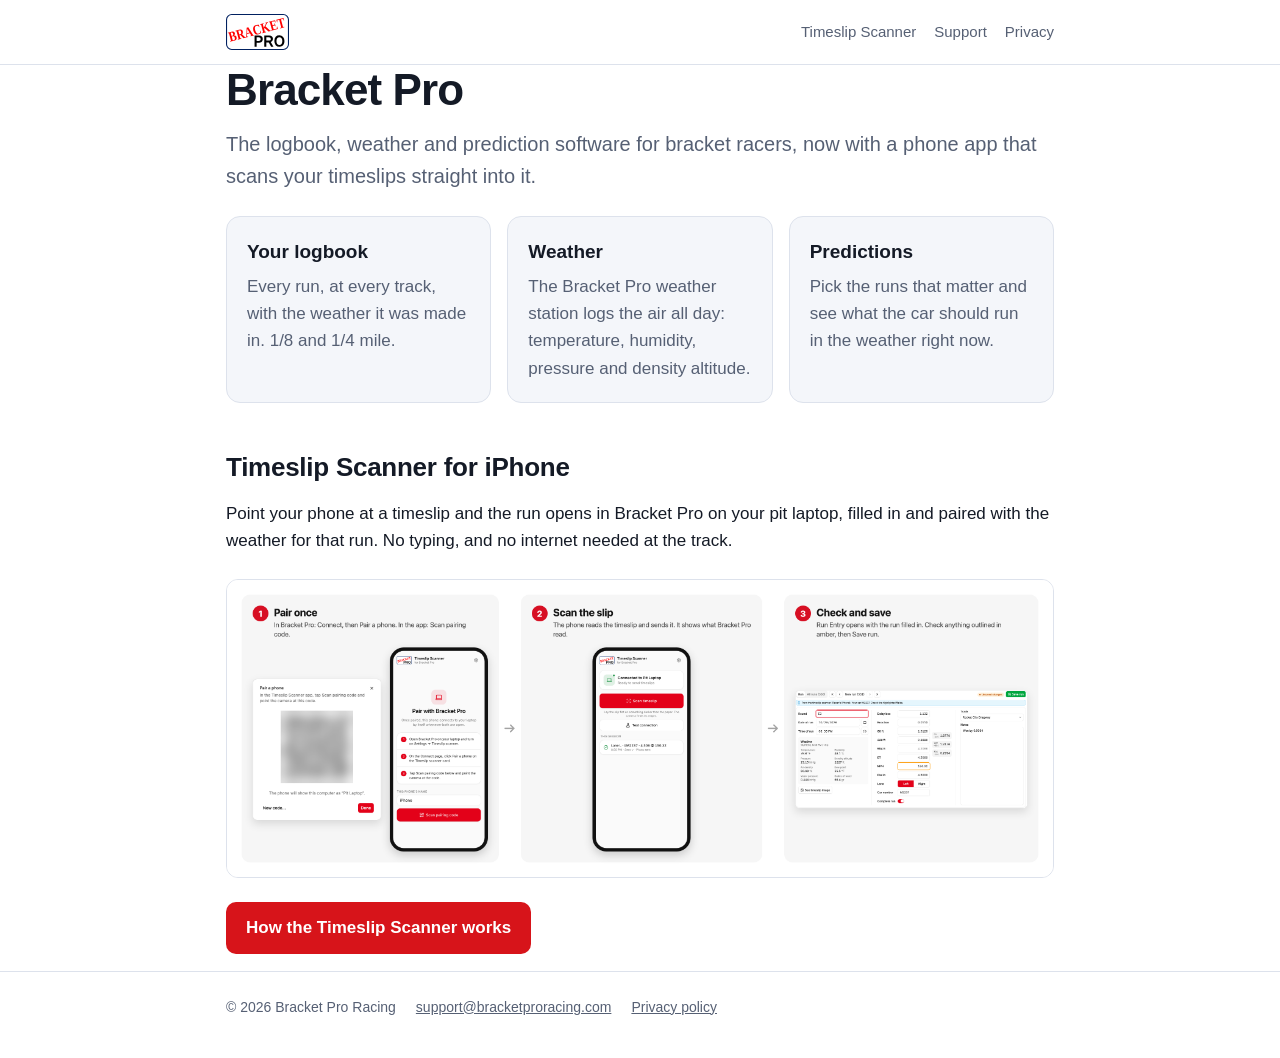
==== index.html @ 888a442c "bracketproracing.com: home, Timeslip Scanner, support and privacy pages Support and privacy URLs for" ====
<!doctype html>
<html lang="en">
<head>
  <meta charset="utf-8">
  <meta name="viewport" content="width=device-width, initial-scale=1">
  <title>Bracket Pro Racing</title>
  <meta name="description" content="Bracket Pro: the logbook, weather station and prediction software for bracket racers, and the Timeslip Scanner app for iPhone.">
  <link rel="icon" href="/images/favicon.png">
  <link rel="apple-touch-icon" href="/images/apple-touch-icon.png">
  <link rel="stylesheet" href="/style.css">
</head>
<body>
  <header class="site">
    <div class="wrap">
      <a class="brand" href="/"><img src="/images/logo.svg" alt="Bracket Pro"></a>
      <nav aria-label="Site">
        <a href="/scanner/">Timeslip Scanner</a>
        <a href="/support/">Support</a>
        <a href="/privacy/">Privacy</a>
      </nav>
    </div>
  </header>

  <main class="wrap">
    <h1>Bracket Pro</h1>
    <p class="lead">The logbook, weather and prediction software for bracket racers, now with a phone app that
      scans your timeslips straight into it.</p>

    <div class="cards">
      <div class="card">
        <h3>Your logbook</h3>
        <p>Every run, at every track, with the weather it was made in. 1/8 and 1/4 mile.</p>
      </div>
      <div class="card">
        <h3>Weather</h3>
        <p>The Bracket Pro weather station logs the air all day: temperature, humidity, pressure and density altitude.</p>
      </div>
      <div class="card">
        <h3>Predictions</h3>
        <p>Pick the runs that matter and see what the car should run in the weather right now.</p>
      </div>
    </div>

    <h2>Timeslip Scanner for iPhone</h2>
    <p>Point your phone at a timeslip and the run opens in Bracket Pro on your pit laptop, filled in and paired with
      the weather for that run. No typing, and no internet needed at the track.</p>
    <figure>
      <img src="/images/scanner-flow.png" alt="From phone to logbook: pair once, scan the slip, then check and save it in Run Entry" width="2710" height="977">
    </figure>
    <p><a class="button" href="/scanner/">How the Timeslip Scanner works</a></p>
  </main>

  <footer class="site">
    <div class="wrap">
      <span>© 2026 Bracket Pro Racing</span>
      <a href="mailto:support@bracketproracing.com">support@bracketproracing.com</a>
      <a href="/privacy/">Privacy policy</a>
    </div>
  </footer>
</body>
</html>
---- style.css ----
:root {
  --bg: #ffffff;
  --surface: #f4f6fa;
  --text: #141a26;
  --muted: #566074;
  --border: #dde2ec;
  --navy: #002060;
  --red: #d7141a;
  --link: #c0141a;
  color-scheme: light;
}
@media (prefers-color-scheme: dark) {
  :root {
    --bg: #0d111a;
    --surface: #161c29;
    --text: #e8ecf3;
    --muted: #9aa4b8;
    --border: #283146;
    --link: #ff5a5f;
    color-scheme: dark;
  }
}

* { box-sizing: border-box; }
html { -webkit-text-size-adjust: 100%; }
body {
  margin: 0;
  background: var(--bg);
  color: var(--text);
  font: 17px/1.6 -apple-system, BlinkMacSystemFont, "Segoe UI", Inter, Roboto, Helvetica, Arial, sans-serif;
}
a { color: var(--link); }
img { max-width: 100%; height: auto; }

.wrap { max-width: 860px; margin: 0 auto; padding: 0 16px; }

header.site {
  border-bottom: 1px solid var(--border);
  position: sticky; top: 0; z-index: 1;
  background: color-mix(in srgb, var(--bg) 92%, transparent);
  backdrop-filter: blur(8px);
}
header.site .wrap { display: flex; align-items: center; gap: 16px; min-height: 64px; flex-wrap: wrap; }
header.site .brand { display: flex; align-items: center; gap: 10px; text-decoration: none; color: var(--text); font-weight: 650; }
header.site .brand img { height: 36px; width: auto; }
header.site nav { margin-left: auto; display: flex; gap: 18px; flex-wrap: wrap; }
header.site nav a { color: var(--muted); text-decoration: none; font-size: 15px; }
header.site nav a:hover, header.site nav a[aria-current="page"] { color: var(--text); }

main { padding-top: 40px; padding-bottom: 64px; }
h1 { font-size: clamp(30px, 6vw, 44px); line-height: 1.15; letter-spacing: -0.02em; margin: 0 0 12px; }
h2 { font-size: 26px; line-height: 1.25; letter-spacing: -0.01em; margin: 48px 0 12px; scroll-margin-top: 80px; }
h3 { font-size: 19px; margin: 28px 0 6px; scroll-margin-top: 80px; }
.lead { font-size: 20px; color: var(--muted); margin: 0 0 24px; }
.muted { color: var(--muted); }

figure { margin: 24px 0; }
figure img { display: block; border: 1px solid var(--border); border-radius: 12px; }
figcaption { font-size: 14px; color: var(--muted); margin-top: 8px; }

.cards { display: grid; grid-template-columns: repeat(auto-fit, minmax(240px, 1fr)); gap: 16px; margin: 24px 0; }
.card { background: var(--surface); border: 1px solid var(--border); border-radius: 14px; padding: 20px; }
.card h3 { margin-top: 0; }
.card p { margin: 0; color: var(--muted); }

.button {
  display: inline-block; background: var(--red); color: #fff; text-decoration: none;
  padding: 12px 20px; border-radius: 10px; font-weight: 600;
}
.note { background: var(--surface); border-left: 4px solid var(--navy); border-radius: 8px; padding: 12px 16px; margin: 20px 0; }
@media (prefers-color-scheme: dark) { .note { border-left-color: #4b6fc4; } }

dl.faq dt { font-weight: 650; margin-top: 20px; }
dl.faq dd { margin: 4px 0 0; }

footer.site { border-top: 1px solid var(--border); padding: 24px 0 40px; font-size: 14px; color: var(--muted); }
footer.site .wrap { display: flex; gap: 8px 20px; flex-wrap: wrap; }
footer.site a { color: var(--muted); }
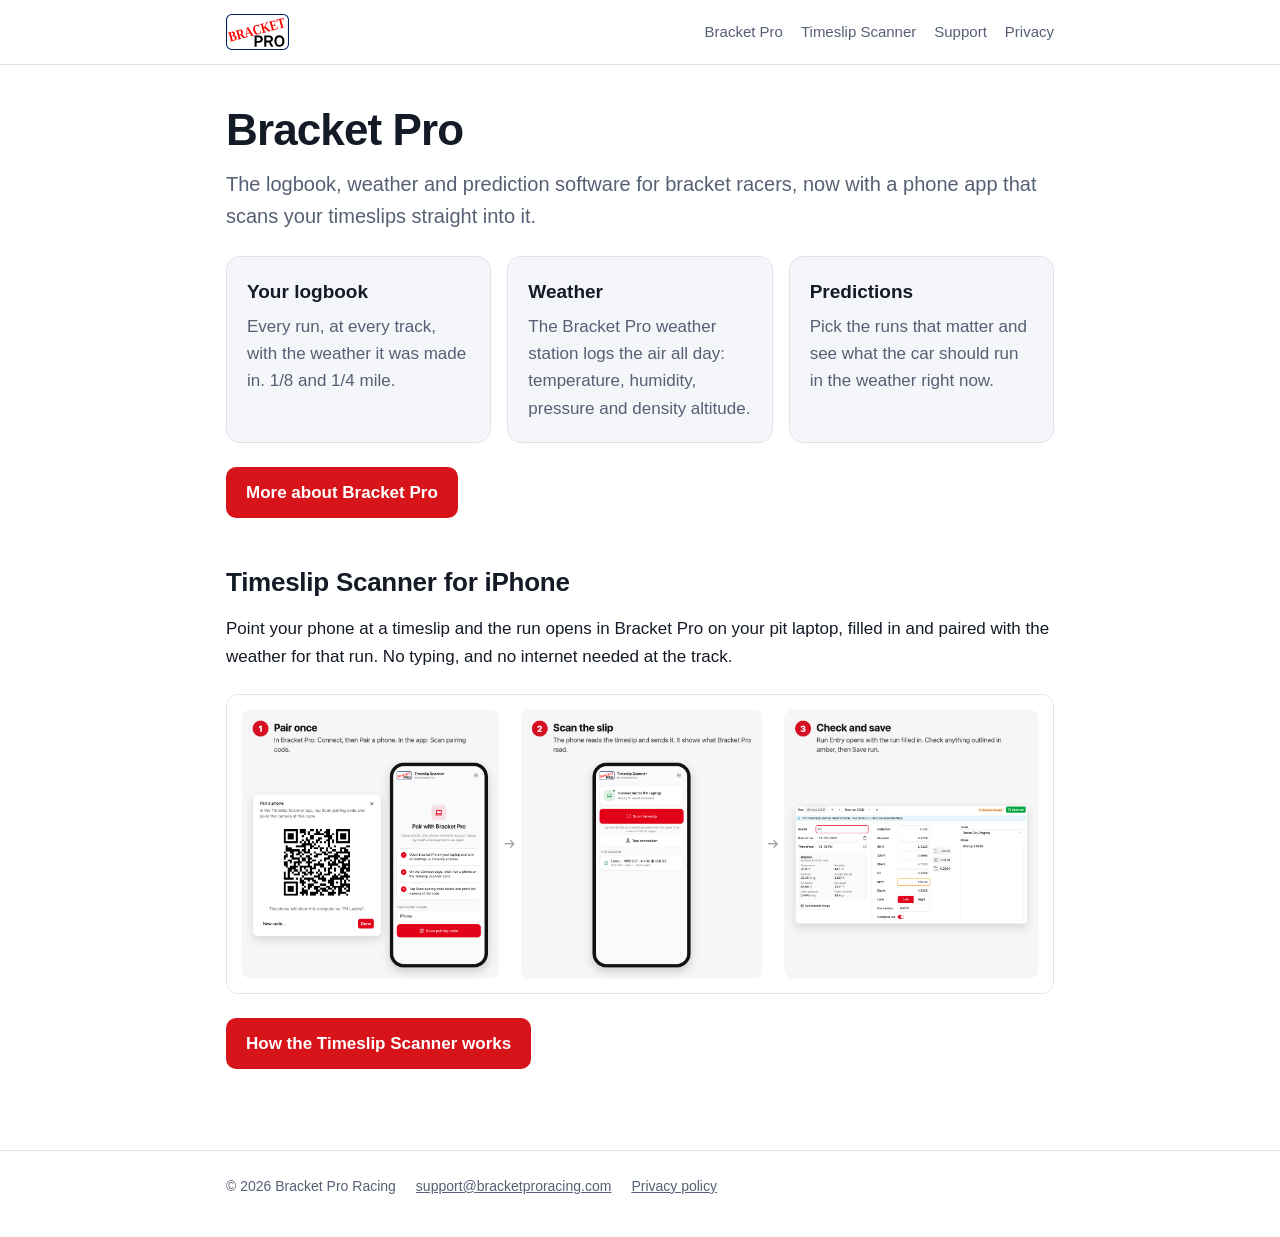
==== commit 010e673d: "Bracket Pro page, rickroll QR codes in the scanner images, spacing fixes - software/: what Bracket P" ====
--- a/index.html
+++ b/index.html
@@ -14,6 +14,7 @@
     <div class="wrap">
       <a class="brand" href="/"><img src="/images/logo.svg" alt="Bracket Pro"></a>
       <nav aria-label="Site">
+        <a href="/software/">Bracket Pro</a>
         <a href="/scanner/">Timeslip Scanner</a>
         <a href="/support/">Support</a>
         <a href="/privacy/">Privacy</a>
@@ -27,19 +28,20 @@
       scans your timeslips straight into it.</p>
 
     <div class="cards">
-      <div class="card">
+      <a class="card" href="/software/#logbook">
         <h3>Your logbook</h3>
         <p>Every run, at every track, with the weather it was made in. 1/8 and 1/4 mile.</p>
-      </div>
-      <div class="card">
+      </a>
+      <a class="card" href="/software/#weather">
         <h3>Weather</h3>
         <p>The Bracket Pro weather station logs the air all day: temperature, humidity, pressure and density altitude.</p>
-      </div>
-      <div class="card">
+      </a>
+      <a class="card" href="/software/#predictions">
         <h3>Predictions</h3>
         <p>Pick the runs that matter and see what the car should run in the weather right now.</p>
-      </div>
+      </a>
     </div>
+    <p><a class="button" href="/software/">More about Bracket Pro</a></p>
 
     <h2>Timeslip Scanner for iPhone</h2>
     <p>Point your phone at a timeslip and the run opens in Bracket Pro on your pit laptop, filled in and paired with
--- a/style.css
+++ b/style.css
@@ -45,9 +45,13 @@
 header.site .brand img { height: 36px; width: auto; }
 header.site nav { margin-left: auto; display: flex; gap: 18px; flex-wrap: wrap; }
 header.site nav a { color: var(--muted); text-decoration: none; font-size: 15px; }
+@media (max-width: 520px) {
+  header.site .wrap { padding-top: 8px; padding-bottom: 10px; gap: 6px; }
+  header.site nav { margin-left: 0; gap: 14px; }
+}
 header.site nav a:hover, header.site nav a[aria-current="page"] { color: var(--text); }
 
-main { padding-top: 40px; padding-bottom: 64px; }
+main.wrap { padding-top: 40px; padding-bottom: 64px; }
 h1 { font-size: clamp(30px, 6vw, 44px); line-height: 1.15; letter-spacing: -0.02em; margin: 0 0 12px; }
 h2 { font-size: 26px; line-height: 1.25; letter-spacing: -0.01em; margin: 48px 0 12px; scroll-margin-top: 80px; }
 h3 { font-size: 19px; margin: 28px 0 6px; scroll-margin-top: 80px; }
@@ -61,6 +65,8 @@
 .cards { display: grid; grid-template-columns: repeat(auto-fit, minmax(240px, 1fr)); gap: 16px; margin: 24px 0; }
 .card { background: var(--surface); border: 1px solid var(--border); border-radius: 14px; padding: 20px; }
 .card h3 { margin-top: 0; }
+a.card { color: inherit; text-decoration: none; transition: border-color .15s; }
+a.card:hover { border-color: var(--muted); }
 .card p { margin: 0; color: var(--muted); }
 
 .button {
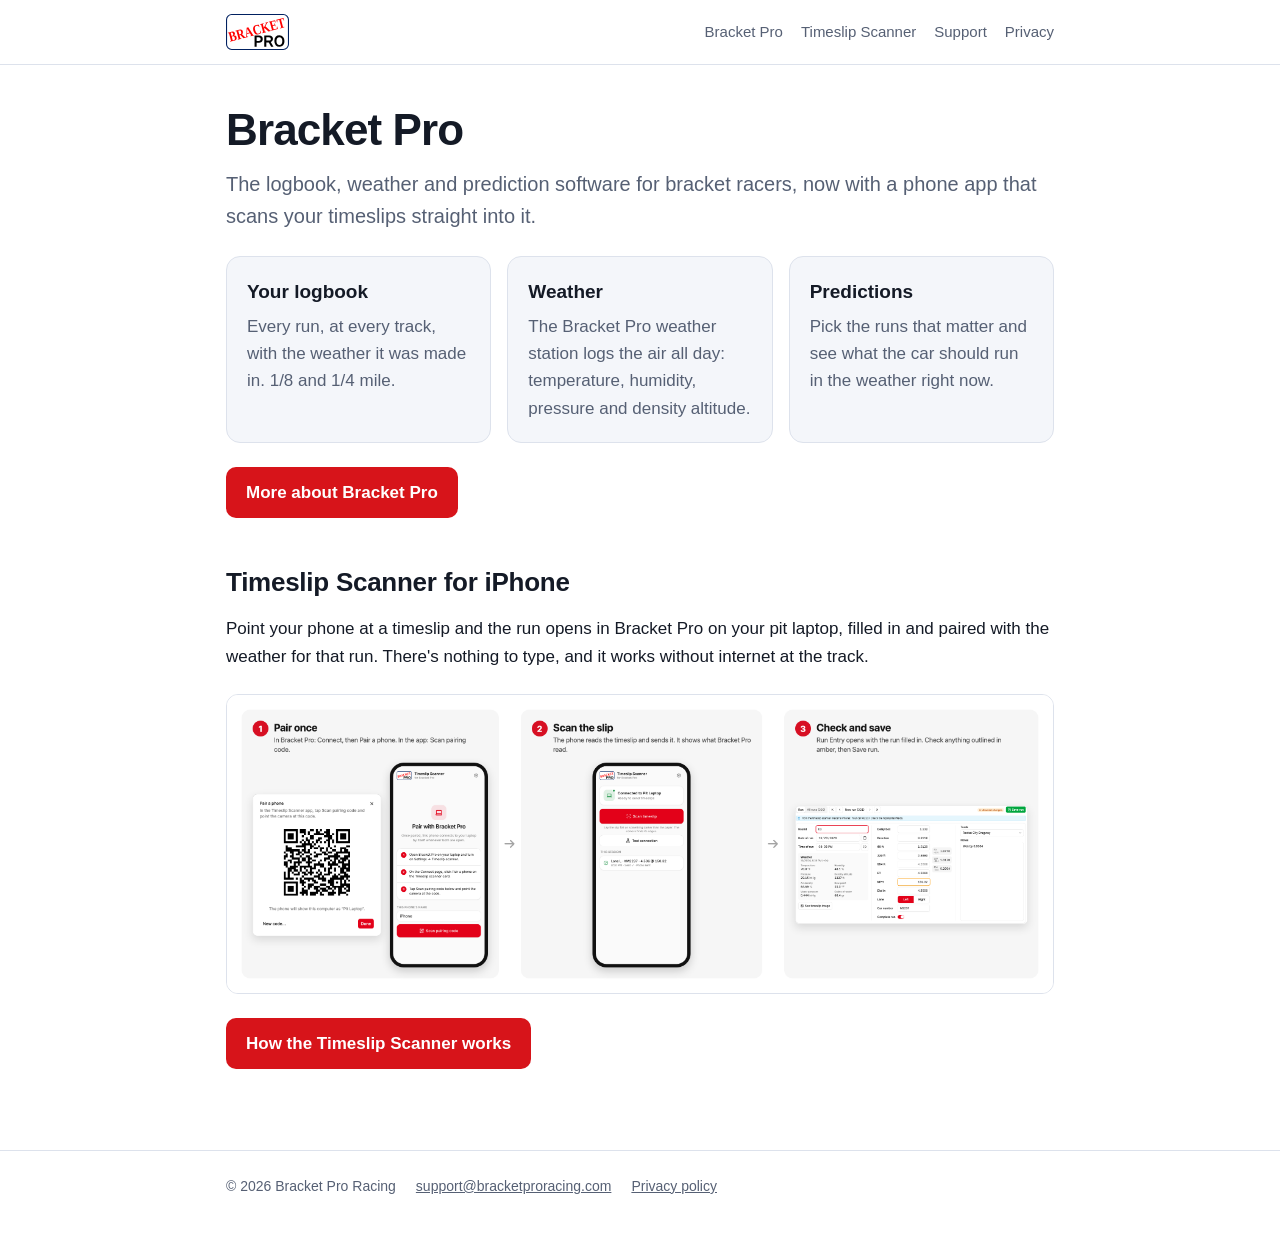
==== commit 522f77b7: "Plainer wording, matching the manual's "No typing, and ..." becomes a full sentence on the home and " ====
--- a/index.html
+++ b/index.html
@@ -45,7 +45,7 @@
 
     <h2>Timeslip Scanner for iPhone</h2>
     <p>Point your phone at a timeslip and the run opens in Bracket Pro on your pit laptop, filled in and paired with
-      the weather for that run. No typing, and no internet needed at the track.</p>
+      the weather for that run. There's nothing to type, and it works without internet at the track.</p>
     <figure>
       <img src="/images/scanner-flow.png" alt="From phone to logbook: pair once, scan the slip, then check and save it in Run Entry" width="2710" height="977">
     </figure>
